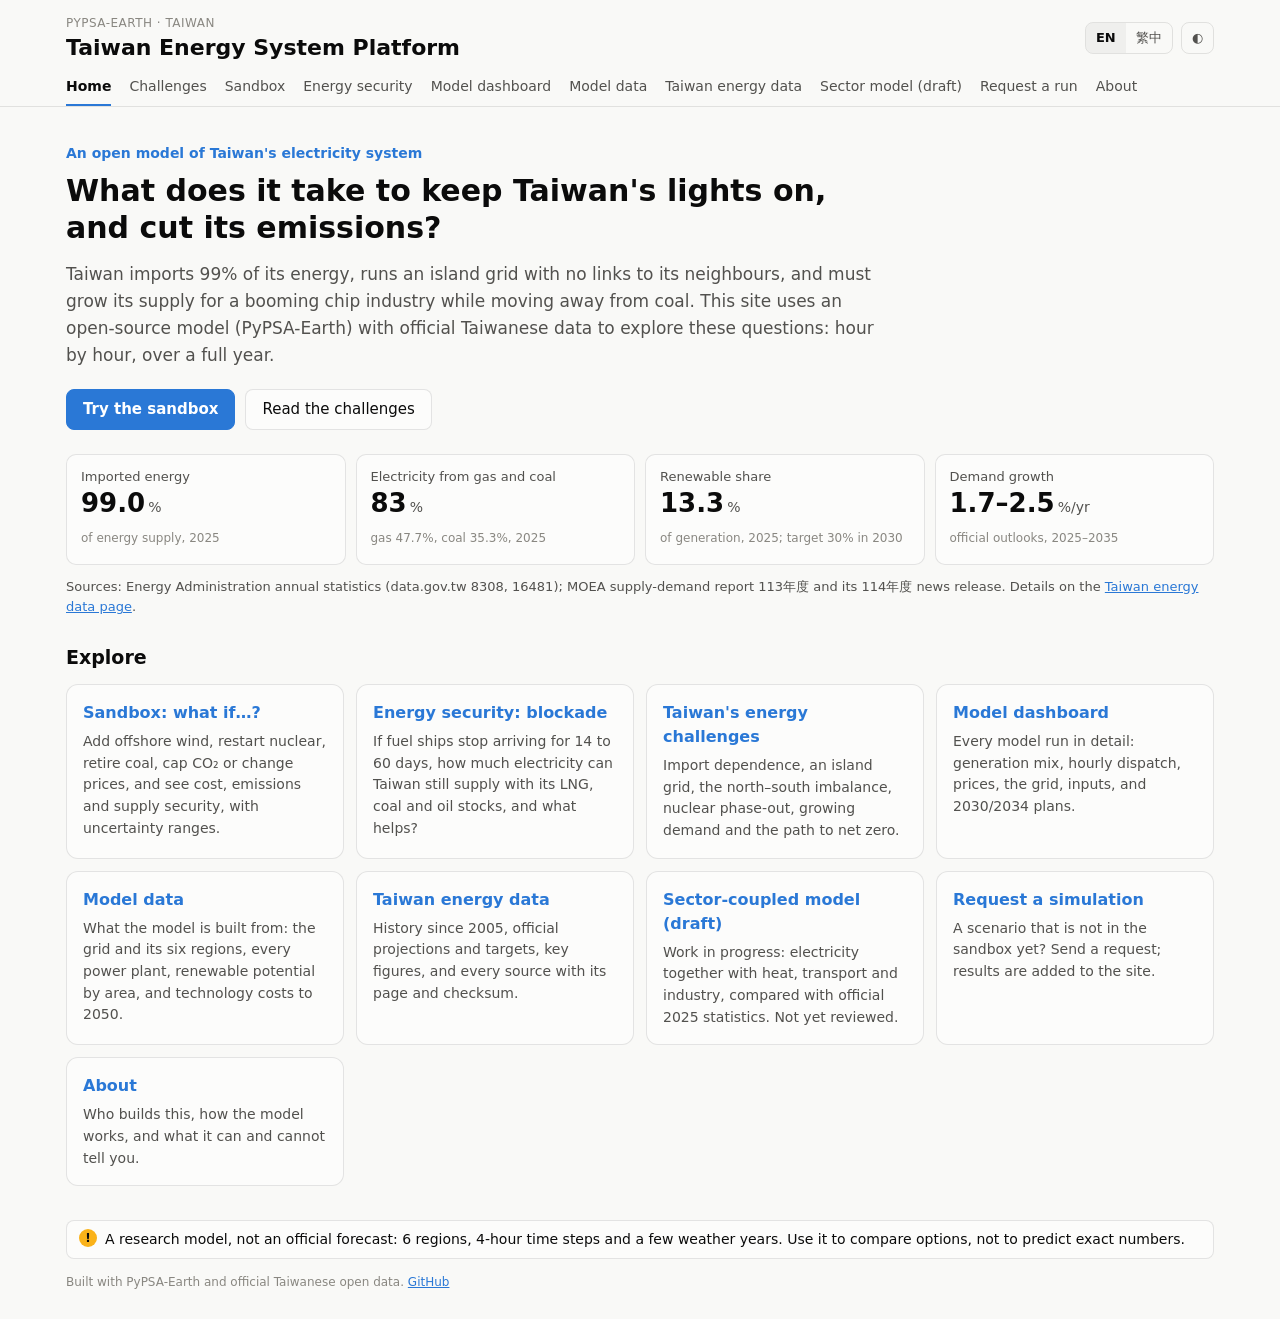
==== docs/index.html @ 63c89a8f "Rename the website to Taiwan Energy System Platform; add GoatCounter page views" ====
<!doctype html>
<html lang="en">
  <head>
    <meta charset="utf-8" />
    <meta name="viewport" content="width=device-width, initial-scale=1" />
    <title>Taiwan Energy System Platform</title>
    <meta name="title-en" content="Taiwan Energy System Platform" />
    <meta name="title-zh" content="台灣能源系統平台" />
    <meta name="description" content="An open model of Taiwan's electricity system: results, what-if scenarios and the data behind them." />
    <script>
      // Old dashboard links (index.html?case=...) now live at dashboard.html.
      if (new URLSearchParams(location.search).has("case")) location.replace("dashboard.html" + location.search + location.hash);
    </script>
    <link rel="stylesheet" href="assets/site.css?v=04eba4a3" />
    <script src="assets/pages.js?v=3dee9410" defer></script>
    <script data-goatcounter="https://taiwan-energy-system-platform.goatcounter.com/count" async src="https://gc.zgo.at/count.js"></script>
  </head>
  <body>
    <header class="topbar">
      <div class="shell topbar-inner">
        <div>
          <div class="eyebrow">PyPSA-Earth · Taiwan</div>
          <h1><span class="t-en">Taiwan Energy System Platform</span><span class="t-zh">台灣能源系統平台</span></h1>
        </div>
        <div class="toolbar">
          <div class="segmented" role="group" aria-label="Language">
            <button type="button" data-lang="en" aria-pressed="true">EN</button>
            <button type="button" data-lang="zh" aria-pressed="false">繁中</button>
          </div>
          <button type="button" id="theme-toggle" class="ghost" aria-label="Toggle dark mode">◐</button>
        </div>
      </div>
      <nav class="shell tabs" aria-label="Pages">
        <a href="index.html" aria-current="page"><span class="t-en">Home</span><span class="t-zh">首頁</span></a>
        <a href="challenges.html"><span class="t-en">Challenges</span><span class="t-zh">挑戰</span></a>
        <a href="sandbox.html"><span class="t-en">Sandbox</span><span class="t-zh">情境沙盒</span></a>
        <a href="energy-security.html"><span class="t-en">Energy security</span><span class="t-zh">能源安全</span></a>
        <a href="dashboard.html"><span class="t-en">Model dashboard</span><span class="t-zh">模型儀表板</span></a>
        <a href="model-data.html"><span class="t-en">Model data</span><span class="t-zh">模型資料</span></a>
        <a href="taiwan-data.html"><span class="t-en">Taiwan energy data</span><span class="t-zh">台灣能源資料</span></a>
        <a href="sector-draft.html"><span class="t-en">Sector model (draft)</span><span class="t-zh">部門耦合（草稿）</span></a>
        <a href="request.html"><span class="t-en">Request a run</span><span class="t-zh">申請模擬</span></a>
        <a href="about.html"><span class="t-en">About</span><span class="t-zh">關於</span></a>
      </nav>
    </header>

    <main class="shell">
      <section class="hero">
        <p class="hero-kicker"><span class="t-en">An open model of Taiwan's electricity system</span><span class="t-zh">台灣電力系統的開放模型</span></p>
        <h2 class="hero-title">
          <span class="t-en">What does it take to keep Taiwan's lights on, and cut its emissions?</span>
          <span class="t-zh">要讓台灣穩定供電、同時減少排放，需要什麼？</span>
        </h2>
        <p class="hero-lead">
          <span class="t-en">Taiwan imports 99% of its energy, runs an island grid with no links to its neighbours, and must grow its supply for a booming chip industry while moving away from coal. This site uses an open-source model (PyPSA-Earth) with official Taiwanese data to explore these questions: hour by hour, over a full year.</span>
          <span class="t-zh">台灣 99% 的能源仰賴進口，電網是無對外聯網的孤島，還要在減少燃煤的同時，為蓬勃發展的半導體產業增加供電。本網站以開源模型（PyPSA-Earth）與台灣官方資料，逐時模擬一整年，探討這些問題。</span>
        </p>
        <div class="hero-actions">
          <a class="button primary" href="sandbox.html"><span class="t-en">Try the sandbox</span><span class="t-zh">試用情境沙盒</span></a>
          <a class="button" href="challenges.html"><span class="t-en">Read the challenges</span><span class="t-zh">了解挑戰</span></a>
        </div>
      </section>

      <section class="tiles" aria-label="Key figures">
        <div class="tile"><div class="label"><span class="t-en">Imported energy</span><span class="t-zh">進口能源依存度</span></div>
          <div class="value">99.0<span class="unit">%</span></div><div class="note"><span class="t-en">of energy supply, 2025</span><span class="t-zh">能源供給，2025 年</span></div></div>
        <div class="tile"><div class="label"><span class="t-en">Electricity from gas and coal</span><span class="t-zh">燃氣與燃煤發電占比</span></div>
          <div class="value">83<span class="unit">%</span></div><div class="note"><span class="t-en">gas 47.7%, coal 35.3%, 2025</span><span class="t-zh">燃氣 47.7%、燃煤 35.3%，2025 年</span></div></div>
        <div class="tile"><div class="label"><span class="t-en">Renewable share</span><span class="t-zh">再生能源發電占比</span></div>
          <div class="value">13.3<span class="unit">%</span></div><div class="note"><span class="t-en">of generation, 2025; target 30% in 2030</span><span class="t-zh">2025 年；2030 年目標 30%</span></div></div>
        <div class="tile"><div class="label"><span class="t-en">Demand growth</span><span class="t-zh">用電成長</span></div>
          <div class="value">1.7–2.5<span class="unit">%/yr</span></div><div class="note"><span class="t-en">official outlooks, 2025–2035</span><span class="t-zh">官方展望，2025–2035 年</span></div></div>
      </section>
      <p class="note muted source-line"><span class="t-en">Sources: Energy Administration annual statistics (data.gov.tw 8308, 16481); MOEA supply-demand report 113年度 and its 114年度 news release. Details on the</span><span class="t-zh">資料來源：能源署年度統計（data.gov.tw 8308、16481）；經濟部 113 年度全國電力資源供需報告及 114 年度新聞稿。詳見</span> <a href="taiwan-data.html#refs"><span class="t-en">Taiwan energy data page</span><span class="t-zh">台灣能源資料頁</span></a>.</p>

      <section class="section">
        <h2><span class="t-en">Explore</span><span class="t-zh">開始探索</span></h2>
        <div class="cards">
          <a class="card" href="sandbox.html">
            <h3><span class="t-en">Sandbox: what if…?</span><span class="t-zh">情境沙盒：如果……？</span></h3>
            <p><span class="t-en">Add offshore wind, restart nuclear, retire coal, cap CO₂ or change prices, and see cost, emissions and supply security, with uncertainty ranges.</span><span class="t-zh">增加離岸風電、重啟核電、燃煤除役、設定 CO₂ 上限或改變價格，查看成本、排放與供電安全，並附不確定性範圍。</span></p>
          </a>
          <a class="card" href="energy-security.html">
            <h3><span class="t-en">Energy security: blockade</span><span class="t-zh">能源安全：封鎖情境</span></h3>
            <p><span class="t-en">If fuel ships stop arriving for 14 to 60 days, how much electricity can Taiwan still supply with its LNG, coal and oil stocks, and what helps?</span><span class="t-zh">若燃料船 14 至 60 天無法抵達，台灣靠液化天然氣、燃煤與燃油存量還能供應多少電力？哪些措施有幫助？</span></p>
          </a>
          <a class="card" href="challenges.html">
            <h3><span class="t-en">Taiwan's energy challenges</span><span class="t-zh">台灣的能源挑戰</span></h3>
            <p><span class="t-en">Import dependence, an island grid, the north–south imbalance, nuclear phase-out, growing demand and the path to net zero.</span><span class="t-zh">進口依賴、孤島電網、北電南送的不平衡、非核、用電成長，以及邁向淨零之路。</span></p>
          </a>
          <a class="card" href="dashboard.html">
            <h3><span class="t-en">Model dashboard</span><span class="t-zh">模型儀表板</span></h3>
            <p><span class="t-en">Every model run in detail: generation mix, hourly dispatch, prices, the grid, inputs, and 2030/2034 plans.</span><span class="t-zh">每次模擬的詳細結果：發電結構、逐時調度、電價、電網、輸入資料，以及 2030／2034 年規劃。</span></p>
          </a>
          <a class="card" href="model-data.html">
            <h3><span class="t-en">Model data</span><span class="t-zh">模型資料</span></h3>
            <p><span class="t-en">What the model is built from: the grid and its six regions, every power plant, renewable potential by area, and technology costs to 2050.</span><span class="t-zh">模型的組成：電網與六個區域、每座電廠、各地再生能源潛力，以及至 2050 年的技術成本。</span></p>
          </a>
          <a class="card" href="taiwan-data.html">
            <h3><span class="t-en">Taiwan energy data</span><span class="t-zh">台灣能源資料</span></h3>
            <p><span class="t-en">History since 2005, official projections and targets, key figures, and every source with its page and checksum.</span><span class="t-zh">2005 年以來的歷史、官方預測與目標、關鍵數據，以及每個來源的頁碼與檢查碼。</span></p>
          </a>
          <a class="card" href="sector-draft.html">
            <h3><span class="t-en">Sector-coupled model (draft)</span><span class="t-zh">部門耦合模型（草稿）</span></h3>
            <p><span class="t-en">Work in progress: electricity together with heat, transport and industry, compared with official 2025 statistics. Not yet reviewed.</span><span class="t-zh">進行中：電力結合熱能、運輸與工業，並與官方 2025 年統計比較。尚未審閱。</span></p>
          </a>
          <a class="card" href="request.html">
            <h3><span class="t-en">Request a simulation</span><span class="t-zh">申請新模擬</span></h3>
            <p><span class="t-en">A scenario that is not in the sandbox yet? Send a request; results are added to the site.</span><span class="t-zh">沙盒裡還沒有的情境？送出申請，結果會加到網站上。</span></p>
          </a>
          <a class="card" href="about.html">
            <h3><span class="t-en">About</span><span class="t-zh">關於</span></h3>
            <p><span class="t-en">Who builds this, how the model works, and what it can and cannot tell you.</span><span class="t-zh">誰在做這個、模型如何運作，以及它能與不能回答什麼。</span></p>
          </a>
        </div>
      </section>

      <section class="status-list" aria-label="Caveat">
        <div class="status warning"><span class="icon" aria-hidden="true">!</span>
          <span><span class="t-en">A research model, not an official forecast: 6 regions, 4-hour time steps and a few weather years. Use it to compare options, not to predict exact numbers.</span><span class="t-zh">這是研究模型，不是官方預測：6 個區域、每 4 小時一個時段、少數幾個氣象年。適合用來比較方案，而不是預測精確數字。</span></span></div>
      </section>
    </main>

    <footer class="shell footer">
      <span class="t-en">Built with PyPSA-Earth and official Taiwanese open data.</span><span class="t-zh">以 PyPSA-Earth 與台灣官方開放資料建置。</span>
      <a href="https://github.com/BartonChenTW/taiwan-energy-model">GitHub</a>
    </footer>
  </body>
</html>
---- docs/assets/site.css ----
/* Colour tokens follow the validated dataviz reference palette.
   Carrier colours are listed in stack order (bottom to top), which is the
   reference slot order reversed; adjacent pairs pass the CVD and
   normal-vision checks in both modes. */
:root {
  color-scheme: light;
  --page: #f9f9f7;
  --surface: #fcfcfb;
  --ink: #0b0b0b;
  --ink-2: #52514e;
  --muted: #898781;
  --grid: #e1e0d9;
  --axis: #c3c2b7;
  --border: rgba(11, 11, 11, 0.1);
  --wash: rgba(11, 11, 11, 0.04);
  --accent: #2a78d6;

  /* Technology colours. Checked on all pairs with the dataviz palette validator
     (2026-09-24): distinct hue families for coal (warm grey), gas (orange) and
     storage (magenta); the two winds are two shades of teal. */
  --c-coal: #5f564c;
  --c-nuclear: #4a3aa7;
  --c-onwind: #3fc49a;
  --c-storage: #d9489a;
  --c-solar: #eda100;
  --c-offwind: #00866f;
  --c-gas: #e0592a;
  --c-hydro: #2a78d6;
  --c-other_re: #6aa9f2;
  --c-other: #c9c7bf;
  /* Unserved demand: neutral ink, not a status colour, so it never reads as a series status. */
  --c-unserved: #2b2a28;

  /* Categorical palette for charts of sectors, fuels and branches (dataviz reference
     palette, 8 slots). Each chart's stacking order was checked with the palette
     validator in light and dark (2026-09-25): adjacent CVD dE >= 8, normal >= 15. */
  --k-1: #2a78d6; --k-2: #eb6834; --k-3: #1baf7a; --k-4: #eda100;
  --k-5: #e87ba4; --k-6: #008300; --k-7: #4a3aa7; --k-8: #e34948;

  --good: #0ca30c;
  --warning: #fab219;
  --serious: #ec835a;
  --critical: #d03b3b;

  --font: system-ui, -apple-system, "Segoe UI", "Noto Sans TC", "Microsoft JhengHei", sans-serif;
}

@media (prefers-color-scheme: dark) {
  :root:where(:not([data-theme="light"])) {
    color-scheme: dark;
    --page: #0d0d0d;
    --surface: #1a1a19;
    --ink: #ffffff;
    --ink-2: #c3c2b7;
    --muted: #898781;
    --grid: #2c2c2a;
    --axis: #383835;
    --border: rgba(255, 255, 255, 0.1);
    --wash: rgba(255, 255, 255, 0.05);
    --accent: #3987e5;
    --c-coal: #b9b0a4;
    --c-nuclear: #9686dd;
    --c-onwind: #37ac81;
    --c-storage: #c5439c;
    --c-solar: #c6a01f;
    --c-offwind: #176f66;
    --c-gas: #da5700;
    --c-hydro: #1161de;
    --c-other_re: #6db8f0;
    --c-other: #44423f;
    --c-unserved: #ecebe4;
    --k-1: #3987e5; --k-2: #d95926; --k-3: #199e70; --k-4: #c98500;
    --k-5: #d55181; --k-6: #008300; --k-7: #9085e9; --k-8: #e66767;
  }
}

:root[data-theme="dark"] {
  color-scheme: dark;
  --page: #0d0d0d;
  --surface: #1a1a19;
  --ink: #ffffff;
  --ink-2: #c3c2b7;
  --muted: #898781;
  --grid: #2c2c2a;
  --axis: #383835;
  --border: rgba(255, 255, 255, 0.1);
  --wash: rgba(255, 255, 255, 0.05);
  --accent: #3987e5;
  --c-coal: #b9b0a4;
  --c-nuclear: #9686dd;
  --c-onwind: #37ac81;
  --c-storage: #c5439c;
  --c-solar: #c6a01f;
  --c-offwind: #176f66;
  --c-gas: #da5700;
  --c-hydro: #1161de;
  --c-other_re: #6db8f0;
  --c-other: #44423f;
  --c-unserved: #ecebe4;
  --k-1: #3987e5; --k-2: #d95926; --k-3: #199e70; --k-4: #c98500;
  --k-5: #d55181; --k-6: #008300; --k-7: #9085e9; --k-8: #e66767;
}

* { box-sizing: border-box; }

html { scroll-behavior: smooth; scroll-padding-top: 120px; }

body {
  margin: 0;
  background: var(--page);
  color: var(--ink);
  font: 15px/1.5 var(--font);
}

a { color: var(--accent); }

.shell { width: 100%; max-width: 1180px; margin: 0 auto; padding: 0 16px; }

.topbar {
  position: sticky;
  top: 0;
  z-index: 10;
  background: var(--page);
  border-bottom: 1px solid var(--border);
}
.topbar-inner { display: flex; align-items: center; justify-content: space-between; gap: 12px; padding-top: 14px; }
.eyebrow { color: var(--muted); font-size: 12px; letter-spacing: 0.04em; text-transform: uppercase; }
h1 { margin: 2px 0 0; font-size: 22px; line-height: 1.25; }
h2 { margin: 0 0 12px; font-size: 19px; }
h3 { margin: 0; font-size: 15px; }

.toolbar { display: flex; align-items: center; gap: 8px; }
.segmented { display: inline-flex; border: 1px solid var(--border); border-radius: 8px; overflow: hidden; }
.segmented button, .ghost {
  font: inherit;
  font-size: 13px;
  color: var(--ink-2);
  background: transparent;
  border: 0;
  padding: 5px 10px;
  cursor: pointer;
}
.segmented button[aria-pressed="true"] { background: var(--wash); color: var(--ink); font-weight: 600; }
.ghost { border: 1px solid var(--border); border-radius: 8px; }
.ghost:hover, .segmented button:hover { background: var(--wash); }

.tabs { display: flex; gap: 18px; overflow-x: auto; padding-top: 10px; }
.tabs a { color: var(--ink-2); text-decoration: none; padding: 4px 0 9px; font-size: 14px; white-space: nowrap; }
.tabs a:hover { color: var(--ink); }

.case-bar { display: flex; flex-wrap: wrap; align-items: center; gap: 10px; margin: 20px 0 10px; }
.case-bar label { font-weight: 600; font-size: 14px; }
select {
  font: inherit;
  font-size: 14px;
  color: var(--ink);
  background: var(--surface);
  border: 1px solid var(--border);
  border-radius: 8px;
  padding: 6px 10px;
  max-width: 100%;
}
.muted { color: var(--muted); font-size: 13px; }
.sub { margin: 2px 0 10px; color: var(--ink-2); font-size: 13px; }
.note { margin: 10px 0 4px; color: var(--ink-2); font-size: 13px; line-height: 1.55; }

.status-list { display: flex; flex-direction: column; gap: 6px; margin-bottom: 14px; }
.status {
  display: flex;
  align-items: flex-start;
  gap: 8px;
  padding: 8px 12px;
  border-radius: 8px;
  background: var(--surface);
  border: 1px solid var(--border);
  font-size: 14px;
}
.status .icon {
  flex: none;
  display: inline-grid;
  place-items: center;
  width: 18px;
  height: 18px;
  border-radius: 50%;
  color: #fff;
  font-size: 12px;
  font-weight: 700;
  line-height: 1;
}
.status.good .icon { background: var(--good); }
.status.warning .icon { background: var(--warning); color: #0b0b0b; }
.status.critical .icon { background: var(--critical); }
.status b { font-weight: 600; }

.tiles { display: grid; grid-template-columns: repeat(auto-fit, minmax(170px, 1fr)); gap: 10px; margin-bottom: 26px; }
.tile { background: var(--surface); border: 1px solid var(--border); border-radius: 10px; padding: 12px 14px; }
.tile .label { color: var(--ink-2); font-size: 13px; }
.tile .value { font-size: 26px; font-weight: 600; line-height: 1.2; margin-top: 2px; }
.tile .unit { font-size: 14px; font-weight: 400; color: var(--ink-2); margin-left: 3px; }
.tile .note { color: var(--muted); font-size: 12px; }

.section { margin-bottom: 34px; }
.grid { display: grid; gap: 14px; margin-bottom: 14px; }
.grid.two { grid-template-columns: repeat(2, minmax(0, 1fr)); }
.panel { background: var(--surface); border: 1px solid var(--border); border-radius: 12px; padding: 16px; min-width: 0; }
.section > .panel { margin-bottom: 14px; }
.chart { width: 100%; height: 320px; }
.chart.tall { height: 420px; }

details { margin-top: 8px; font-size: 13px; }
summary { cursor: pointer; color: var(--ink-2); }

.table-wrap { overflow-x: auto; }
table { width: 100%; border-collapse: collapse; font-size: 13px; margin-top: 8px; }
th, td { text-align: left; padding: 6px 8px; border-bottom: 1px solid var(--grid); vertical-align: top; }
th { color: var(--ink-2); font-weight: 600; white-space: nowrap; }
td.num, th.num { text-align: right; font-variant-numeric: tabular-nums; white-space: nowrap; }
td:first-child { white-space: nowrap; }
#table-potential th, #table-cmp-params th { white-space: normal; }
#table-cmp-params td:last-child { color: var(--ink-2); min-width: 180px; }
tr.clickable { cursor: pointer; }
tr.clickable:hover { background: var(--wash); }
tr.current { background: var(--wash); box-shadow: inset 3px 0 0 var(--accent); }
tr.selected { background: var(--wash); }
.swatch { display: inline-block; width: 10px; height: 10px; border-radius: 3px; margin-right: 6px; vertical-align: -1px; }
.badge { display: inline-flex; align-items: center; gap: 5px; white-space: nowrap; }
.badge .dot { width: 8px; height: 8px; border-radius: 50%; }

.findings { margin: 0; padding-left: 18px; }
.findings li { margin-bottom: 8px; }

.footer { color: var(--muted); font-size: 12px; padding-bottom: 28px; }

@media (max-width: 760px) {
  .grid.two { grid-template-columns: 1fr; }
  h1 { font-size: 19px; }
  .chart { height: 280px; }
  .chart.tall { height: 340px; }
}

/* (i) icon with a tooltip: opens on hover, keyboard focus, or tap (focus). */
.info {
  position: relative;
  display: inline-grid;
  place-items: center;
  width: 17px;
  height: 17px;
  margin-left: 4px;
  border: 1px solid var(--axis);
  border-radius: 50%;
  color: var(--ink-2);
  font: italic 600 11px/1 Georgia, "Times New Roman", serif;
  vertical-align: 1px;
  cursor: help;
}
.info:hover, .info:focus-visible { border-color: var(--accent); color: var(--accent); outline: none; }
.info-tip {
  visibility: hidden;
  opacity: 0;
  position: absolute;
  z-index: 20;
  top: calc(100% + 8px);
  left: -12px;
  width: max-content;
  max-width: min(360px, 80vw);
  padding: 10px 12px;
  border: 1px solid var(--border);
  border-radius: 8px;
  background: var(--surface);
  box-shadow: 0 6px 20px rgba(0, 0, 0, 0.12);
  color: var(--ink);
  font: 400 13px/1.55 var(--font);
  text-align: left;
  white-space: normal;
  transition: opacity 0.12s ease;
}
.info-tip > span { display: block; }
.info-tip .tip-muted { margin-top: 8px; color: var(--ink-2); font-size: 12px; }
.info:hover .info-tip, .info:focus .info-tip, .info:focus-within .info-tip { visibility: visible; opacity: 1; }

/* Taiwan energy data page */
.intro { max-width: 860px; margin-top: 18px; font-size: 14px; }
.filters { display: flex; flex-wrap: wrap; gap: 10px 16px; align-items: end; margin-bottom: 8px; }
.filters label { display: flex; flex-direction: column; gap: 3px; font-size: 12px; color: var(--ink-2); }
.filters .grow { flex: 1 1 220px; }
input[type="search"] {
  font: inherit; font-size: 14px; color: var(--ink); background: var(--surface);
  border: 1px solid var(--border); border-radius: 8px; padding: 6px 10px; width: 100%;
}
.chip {
  display: inline-flex; align-items: center; gap: 4px; white-space: nowrap;
  padding: 1px 8px; border-radius: 999px; border: 1px solid var(--border); font-size: 12px; color: var(--ink);
}
.chip-icon { font-weight: 700; font-size: 11px; }
.chip.good .chip-icon { color: var(--good); }
.chip.warning { border-color: var(--warning); }
.chip.warning .chip-icon { color: var(--ink); background: var(--warning); border-radius: 50%; width: 14px; height: 14px; display: inline-grid; place-items: center; font-size: 10px; }
.chip.neutral .chip-icon { color: var(--muted); }
.chip.use-used { border-color: var(--accent); }
.link-mark { margin-left: 4px; font-size: 11px; font-weight: 700; cursor: help; }
.link-mark.ok { color: var(--good); }
.link-mark.bad { color: var(--muted); }
td.note-cell { min-width: 220px; max-width: 420px; color: var(--ink-2); }

.download { align-self: end; padding: 6px 10px; border: 1px solid var(--border); border-radius: 8px; font-size: 13px; text-decoration: none; }
.download:hover { background: var(--wash); }

.setup { margin-bottom: 22px; }
.setup summary { font-size: 14px; }
.setup .note { margin-top: 10px; }

/* Source line under a chart */
.sources { margin-top: 8px; font-size: 12px; color: var(--ink-2); }
.sources-label { font-weight: 600; margin-right: 4px; }
.sources ul { list-style: none; margin: 2px 0 0; padding: 0; }
.sources li { margin: 3px 0; line-height: 1.5; }
.sources .chip { font-size: 11px; padding: 0 6px; }

/* Sandbox */
.sandbox { display: grid; grid-template-columns: 320px minmax(0, 1fr); gap: 16px; align-items: start; margin-bottom: 26px; }
.levers { position: sticky; top: 112px; max-height: calc(100vh - 130px); overflow-y: auto; }
.levers h2 { margin: 0 0 4px; font-size: 18px; }
.lever-group { border: 0; border-top: 1px solid var(--border); margin: 10px 0 0; padding: 10px 0 0; }
.lever-group legend { font-weight: 600; font-size: 13px; padding: 0 6px 0 0; }
.lever { margin: 8px 0 12px; }
.lever-label { display: flex; justify-content: space-between; gap: 8px; font-size: 13px; color: var(--ink-2); }
.lever-label output { color: var(--ink); font-weight: 600; font-variant-numeric: tabular-nums; white-space: nowrap; }
.lever input[type=range] { width: 100%; accent-color: var(--accent); min-height: 24px; }
.lever .check { display: flex; align-items: center; gap: 6px; font-size: 13px; margin: 4px 0; min-height: 24px; }
.lever-actions { display: flex; gap: 8px; margin-top: 12px; flex-wrap: wrap; }
.sb-main { min-width: 0; }
.match { margin-bottom: 12px; font-size: 14px; }
.match .note { margin: 6px 0 0; color: var(--ink-2); font-size: 13px; }
@media (max-width: 900px) {
  .sandbox { grid-template-columns: 1fr; }
  .levers { position: static; max-height: none; }
}

/* Uncertainty range under a sandbox number: the band spans the range, the dot is the central case. */
.range-bar { position: relative; height: 8px; margin: 6px 2px 2px; }
.range-fill { position: absolute; inset: 2px 0; border-radius: 4px; background: var(--grid); }
.range-dot { position: absolute; top: 0; width: 8px; height: 8px; margin-left: -4px; border-radius: 50%;
             background: var(--accent); box-shadow: 0 0 0 2px var(--surface); }
.unc-note { grid-column: 1 / -1; margin: 0; }

/* ---------- Text pages: home, challenges, about, request ---------- */
/* Bilingual text: both languages are in the HTML, the page language picks one. */
html:not([lang="zh-Hant"]) .t-zh { display: none; }
html[lang="zh-Hant"] .t-en { display: none; }
.tabs a[aria-current="page"] { color: var(--ink); font-weight: 600; box-shadow: inset 0 -2px 0 var(--accent); }

.hero { padding: 36px 0 24px; max-width: 820px; }
.hero-kicker { color: var(--accent); font-weight: 600; font-size: 14px; margin: 0 0 8px; }
.hero-title { font-size: 30px; line-height: 1.25; margin: 0 0 14px; }
.hero-lead { font-size: 17px; line-height: 1.6; color: var(--ink-2); margin: 0 0 20px; }
.hero-actions { display: flex; flex-wrap: wrap; gap: 10px; }
.button { display: inline-flex; align-items: center; min-height: 40px; padding: 8px 16px; border-radius: 8px;
          border: 1px solid var(--border); background: var(--surface); color: var(--ink); font: inherit;
          font-size: 15px; text-decoration: none; cursor: pointer; }
.button:hover { background: var(--wash); }
.button.primary { background: var(--accent); border-color: var(--accent); color: #fff; font-weight: 600; }
.button.primary:hover { filter: brightness(1.08); }
.button:disabled { opacity: 0.6; cursor: default; }
.source-line { margin: -14px 0 26px; }

.cards { display: grid; grid-template-columns: repeat(auto-fit, minmax(260px, 1fr)); gap: 12px; }
.card { display: block; background: var(--surface); border: 1px solid var(--border); border-radius: 12px; padding: 16px;
        color: var(--ink); text-decoration: none; }
.card:hover, .card:focus-visible { border-color: var(--accent); }
.card h3 { margin: 0 0 6px; font-size: 16px; color: var(--accent); }
.card p { margin: 0; color: var(--ink-2); font-size: 14px; line-height: 1.55; }

.prose { max-width: 860px; padding-top: 24px; padding-bottom: 12px; }
.prose p, .prose li { line-height: 1.65; font-size: 15px; }
.prose h2 { margin-top: 28px; }
.lead { font-size: 17px; color: var(--ink-2); }
.challenge { border-top: 1px solid var(--border); padding: 18px 0 6px; }
.challenge h2 { display: flex; align-items: baseline; gap: 10px; margin: 0 0 8px; }
.challenge .num { display: inline-grid; place-items: center; min-width: 28px; height: 28px; border-radius: 50%;
                  background: var(--wash); color: var(--ink-2); font-size: 14px; }
.finding { background: var(--wash); border-left: 3px solid var(--accent); border-radius: 0 8px 8px 0; padding: 10px 12px; }
.src { color: var(--muted); font-size: 13px; }

.author { display: flex; gap: 18px; align-items: flex-start; margin-bottom: 8px; }
.author h2 { margin: 0 0 4px; }
.author .role { margin: 0; font-weight: 600; }
.author .avatar { border-radius: 50%; flex: none; }
@media (max-width: 560px) { .author { flex-direction: column; } .hero-title { font-size: 24px; } }

.request-form { display: flex; flex-direction: column; gap: 14px; }
.field { display: flex; flex-direction: column; gap: 5px; font-size: 14px; font-weight: 600; }
.field-row .field { flex: 1 1 220px; }
.field input, .field textarea { font: inherit; font-weight: 400; color: var(--ink); background: var(--page);
                                border: 1px solid var(--border); border-radius: 8px; padding: 9px 10px; min-height: 40px; }
.field textarea { resize: vertical; }
.field input:focus, .field textarea:focus { outline: 2px solid var(--accent); outline-offset: 1px; }
.field .hint { font-weight: 400; color: var(--muted); font-size: 12px; }
.field-row { display: flex; flex-wrap: wrap; gap: 14px; }
.request-form .check { display: flex; gap: 8px; align-items: flex-start; font-size: 14px; }
.request-form .check input { margin-top: 4px; }
.scenario-box { background: var(--wash); border-radius: 8px; padding: 10px 14px; }
.scenario-box .label { margin: 0; font-weight: 600; font-size: 14px; }
.scenario-box ul { margin: 6px 0; padding-left: 18px; font-size: 14px; }
.hp { position: absolute; left: -10000px; width: 1px; height: 1px; overflow: hidden; }
.lever-today { display: block; color: var(--muted); font-size: 12px; font-weight: 400; }

/* Sandbox: the settings are not a computed scenario */
.match.inexact { border: 2px solid var(--critical); background: color-mix(in srgb, var(--critical) 8%, var(--surface)); }
.match-head { display: flex; align-items: center; gap: 8px; color: var(--ink); font-size: 15px; }
.match-head .icon { display: inline-grid; place-items: center; width: 22px; height: 22px; border-radius: 50%;
                    background: var(--critical); color: #fff; font-weight: 700; flex: none; }

/* Energy security: one radio option per line. */
#sec-controls .check { display: flex; gap: 8px; align-items: flex-start; margin: 6px 0; line-height: 1.35; }
#sec-controls .check input { margin-top: 2px; flex: none; }
#sec-table td:first-child { white-space: normal; min-width: 180px; }

/* Numbered source list (sector page) */
ol.refs { padding-left: 1.4em; }
ol.refs li { margin: 0 0 10px; overflow-wrap: anywhere; }
ol.refs .chip { margin-left: 4px; }

/* Model data page */
.tabs.inline { padding-top: 4px; border-bottom: 1px solid var(--border); margin-bottom: 4px; }
.filters input[type=range] { width: 220px; accent-color: var(--accent); min-height: 24px; }
.filters input[type=search] { font: inherit; color: var(--ink); background: var(--page); border: 1px solid var(--border);
  border-radius: 8px; padding: 6px 10px; min-height: 34px; }
dl.kv { display: grid; grid-template-columns: max-content 1fr; gap: 6px 16px; margin: 0; font-size: 14px; }
dl.kv dt { color: var(--ink-2); }
dl.kv dd { margin: 0; overflow-wrap: anywhere; }
th[data-sort] { cursor: pointer; user-select: none; }
th[data-sort]:focus-visible { outline: 2px solid var(--accent); outline-offset: -2px; }
@media (max-width: 640px) { dl.kv { grid-template-columns: 1fr; } .filters input[type=range] { width: 100%; } }
#md-plant-table { max-height: 560px; overflow: auto; }
#md-plant-table thead th { position: sticky; top: 0; background: var(--surface); z-index: 1; }
#md-cmp-table table + table { margin-top: 18px; }
#md-cmp-table td:first-child, #md-cost-table td:first-child { white-space: normal; min-width: 240px; max-width: 340px; }
#md-cmp-table td:last-child { min-width: 200px; }
#md-cmp-table th { white-space: normal; min-width: 70px; }
#md-plant-table td:last-child { min-width: 240px; }

/* Data origin tags: PyPSA-Earth default / Taiwan data / added in this fork (text always shown) */
.origin { display: inline-flex; align-items: center; gap: 5px; white-space: nowrap; font-size: 12px; line-height: 1.4;
  color: var(--ink-2); border: 1px solid var(--border); border-radius: 999px; padding: 1px 8px; margin: 1px 2px 1px 0; }
.origin::before { content: ""; width: 8px; height: 8px; border-radius: 50%; background: var(--muted); }
.origin.o-pypsa-earth::before { background: var(--k-1); }
.origin.o-taiwan::before { background: var(--k-3); }
.origin.o-fork::before { background: var(--k-4); }
.origin-legend { display: flex; flex-wrap: wrap; gap: 6px 14px; align-items: center; margin: 6px 0 10px; font-size: 13px; color: var(--ink-2); }
.origin-head { font-size: 0; vertical-align: middle; margin-left: 6px; }
.origin-head .origin { font-weight: 400; }
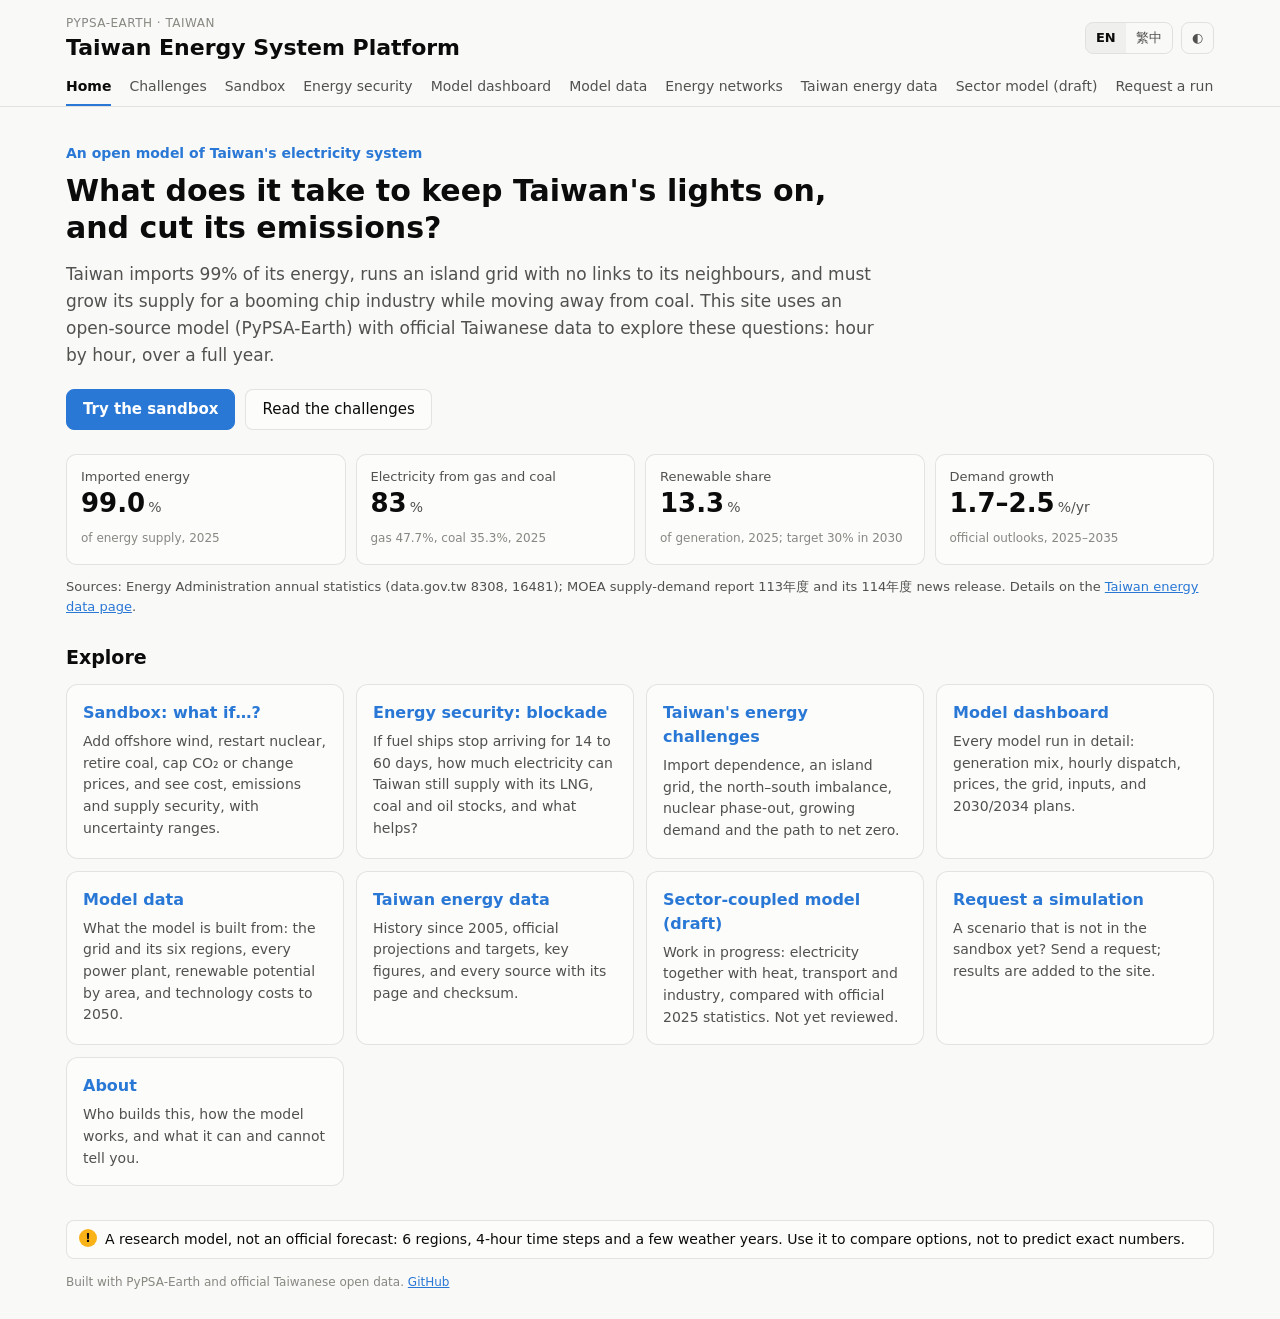
==== commit a7c39f99: "Add Taiwan grid and energy networks data, exporter, website tab, and update log/todo" ====
--- a/docs/index.html
+++ b/docs/index.html
@@ -11,7 +11,7 @@
       // Old dashboard links (index.html?case=...) now live at dashboard.html.
       if (new URLSearchParams(location.search).has("case")) location.replace("dashboard.html" + location.search + location.hash);
     </script>
-    <link rel="stylesheet" href="assets/site.css?v=04eba4a3" />
+    <link rel="stylesheet" href="assets/site.css?v=0d62d88e" />
     <script src="assets/pages.js?v=3dee9410" defer></script>
     <script data-goatcounter="https://taiwan-energy-system-platform.goatcounter.com/count" async src="https://gc.zgo.at/count.js"></script>
   </head>
@@ -37,6 +37,7 @@
         <a href="energy-security.html"><span class="t-en">Energy security</span><span class="t-zh">能源安全</span></a>
         <a href="dashboard.html"><span class="t-en">Model dashboard</span><span class="t-zh">模型儀表板</span></a>
         <a href="model-data.html"><span class="t-en">Model data</span><span class="t-zh">模型資料</span></a>
+        <a href="grid.html"><span class="t-en">Energy networks</span><span class="t-zh">能源網路</span></a>
         <a href="taiwan-data.html"><span class="t-en">Taiwan energy data</span><span class="t-zh">台灣能源資料</span></a>
         <a href="sector-draft.html"><span class="t-en">Sector model (draft)</span><span class="t-zh">部門耦合（草稿）</span></a>
         <a href="request.html"><span class="t-en">Request a run</span><span class="t-zh">申請模擬</span></a>
--- a/docs/assets/site.css
+++ b/docs/assets/site.css
@@ -432,7 +432,8 @@
 th[data-sort]:focus-visible { outline: 2px solid var(--accent); outline-offset: -2px; }
 @media (max-width: 640px) { dl.kv { grid-template-columns: 1fr; } .filters input[type=range] { width: 100%; } }
 #md-plant-table { max-height: 560px; overflow: auto; }
-#md-plant-table thead th { position: sticky; top: 0; background: var(--surface); z-index: 1; }
+#md-plant-table thead th, #table-substations thead th, #table-lines thead th { position: sticky; top: 0; background: var(--surface); z-index: 1; }
+#table-corridors td:first-child, #table-trunk-upgrades td:first-child, #table-storage-kpis td:first-child, #table-lng-terminals td:first-child, #table-gas-pipelines td:first-child, #table-fuel-stocks td:first-child { white-space: normal; min-width: 170px; }
 #md-cmp-table table + table { margin-top: 18px; }
 #md-cmp-table td:first-child, #md-cost-table td:first-child { white-space: normal; min-width: 240px; max-width: 340px; }
 #md-cmp-table td:last-child { min-width: 200px; }
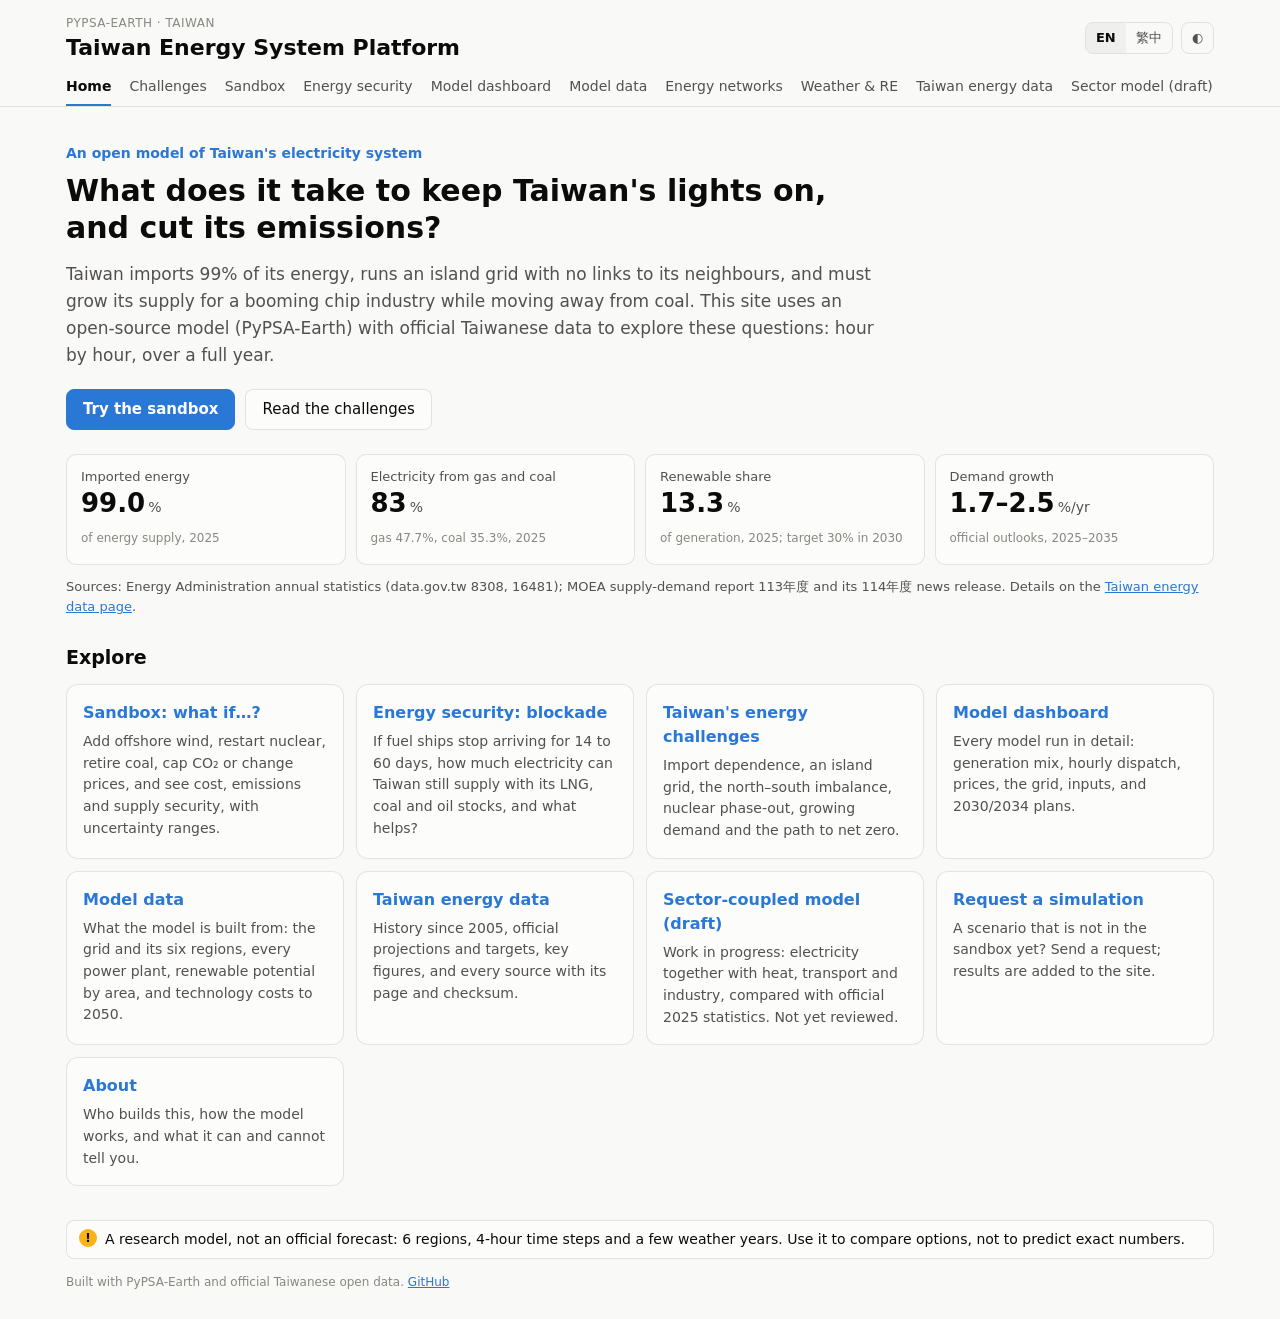
==== commit 0ddcbe45: "Add CHANGELOG/release tags and detailed Taiwan weather & RE potential data, exporter, and tab" ====
--- a/docs/index.html
+++ b/docs/index.html
@@ -11,7 +11,7 @@
       // Old dashboard links (index.html?case=...) now live at dashboard.html.
       if (new URLSearchParams(location.search).has("case")) location.replace("dashboard.html" + location.search + location.hash);
     </script>
-    <link rel="stylesheet" href="assets/site.css?v=0d62d88e" />
+    <link rel="stylesheet" href="assets/site.css?v=88484efc" />
     <script src="assets/pages.js?v=3dee9410" defer></script>
     <script data-goatcounter="https://taiwan-energy-system-platform.goatcounter.com/count" async src="https://gc.zgo.at/count.js"></script>
   </head>
@@ -38,6 +38,7 @@
         <a href="dashboard.html"><span class="t-en">Model dashboard</span><span class="t-zh">模型儀表板</span></a>
         <a href="model-data.html"><span class="t-en">Model data</span><span class="t-zh">模型資料</span></a>
         <a href="grid.html"><span class="t-en">Energy networks</span><span class="t-zh">能源網路</span></a>
+        <a href="weather-re.html"><span class="t-en">Weather &amp; RE</span><span class="t-zh">氣象與再生能源</span></a>
         <a href="taiwan-data.html"><span class="t-en">Taiwan energy data</span><span class="t-zh">台灣能源資料</span></a>
         <a href="sector-draft.html"><span class="t-en">Sector model (draft)</span><span class="t-zh">部門耦合（草稿）</span></a>
         <a href="request.html"><span class="t-en">Request a run</span><span class="t-zh">申請模擬</span></a>
--- a/docs/assets/site.css
+++ b/docs/assets/site.css
@@ -190,6 +190,8 @@
 .status.good .icon { background: var(--good); }
 .status.warning .icon { background: var(--warning); color: #0b0b0b; }
 .status.critical .icon { background: var(--critical); }
+.status.note { margin: 0; color: var(--ink); font-size: 14px; line-height: 1.5; }
+.status.note .icon { background: var(--accent); }
 .status b { font-weight: 600; }
 
 .tiles { display: grid; grid-template-columns: repeat(auto-fit, minmax(170px, 1fr)); gap: 10px; margin-bottom: 26px; }
@@ -422,6 +424,8 @@
 
 /* Model data page */
 .tabs.inline { padding-top: 4px; border-bottom: 1px solid var(--border); margin-bottom: 4px; }
+.topbar .tabs.inline { border-top: 1px solid var(--grid); border-bottom: 0; margin-bottom: 0; padding-top: 6px; }
+.topbar .tabs.inline a { font-size: 13px; padding: 2px 0 7px; }
 .filters input[type=range] { width: 220px; accent-color: var(--accent); min-height: 24px; }
 .filters input[type=search] { font: inherit; color: var(--ink); background: var(--page); border: 1px solid var(--border);
   border-radius: 8px; padding: 6px 10px; min-height: 34px; }
@@ -433,7 +437,7 @@
 @media (max-width: 640px) { dl.kv { grid-template-columns: 1fr; } .filters input[type=range] { width: 100%; } }
 #md-plant-table { max-height: 560px; overflow: auto; }
 #md-plant-table thead th, #table-substations thead th, #table-lines thead th { position: sticky; top: 0; background: var(--surface); z-index: 1; }
-#table-corridors td:first-child, #table-trunk-upgrades td:first-child, #table-storage-kpis td:first-child, #table-lng-terminals td:first-child, #table-gas-pipelines td:first-child, #table-fuel-stocks td:first-child { white-space: normal; min-width: 170px; }
+#table-corridors td:first-child, #table-trunk-upgrades td:first-child, #table-storage-kpis td:first-child, #table-lng-terminals td:first-child, #table-gas-pipelines td:first-child, #table-fuel-stocks td:first-child, #table-exclusions td:first-child, #table-policy-potential td:first-child { white-space: normal; min-width: 170px; }
 #md-cmp-table table + table { margin-top: 18px; }
 #md-cmp-table td:first-child, #md-cost-table td:first-child { white-space: normal; min-width: 240px; max-width: 340px; }
 #md-cmp-table td:last-child { min-width: 200px; }
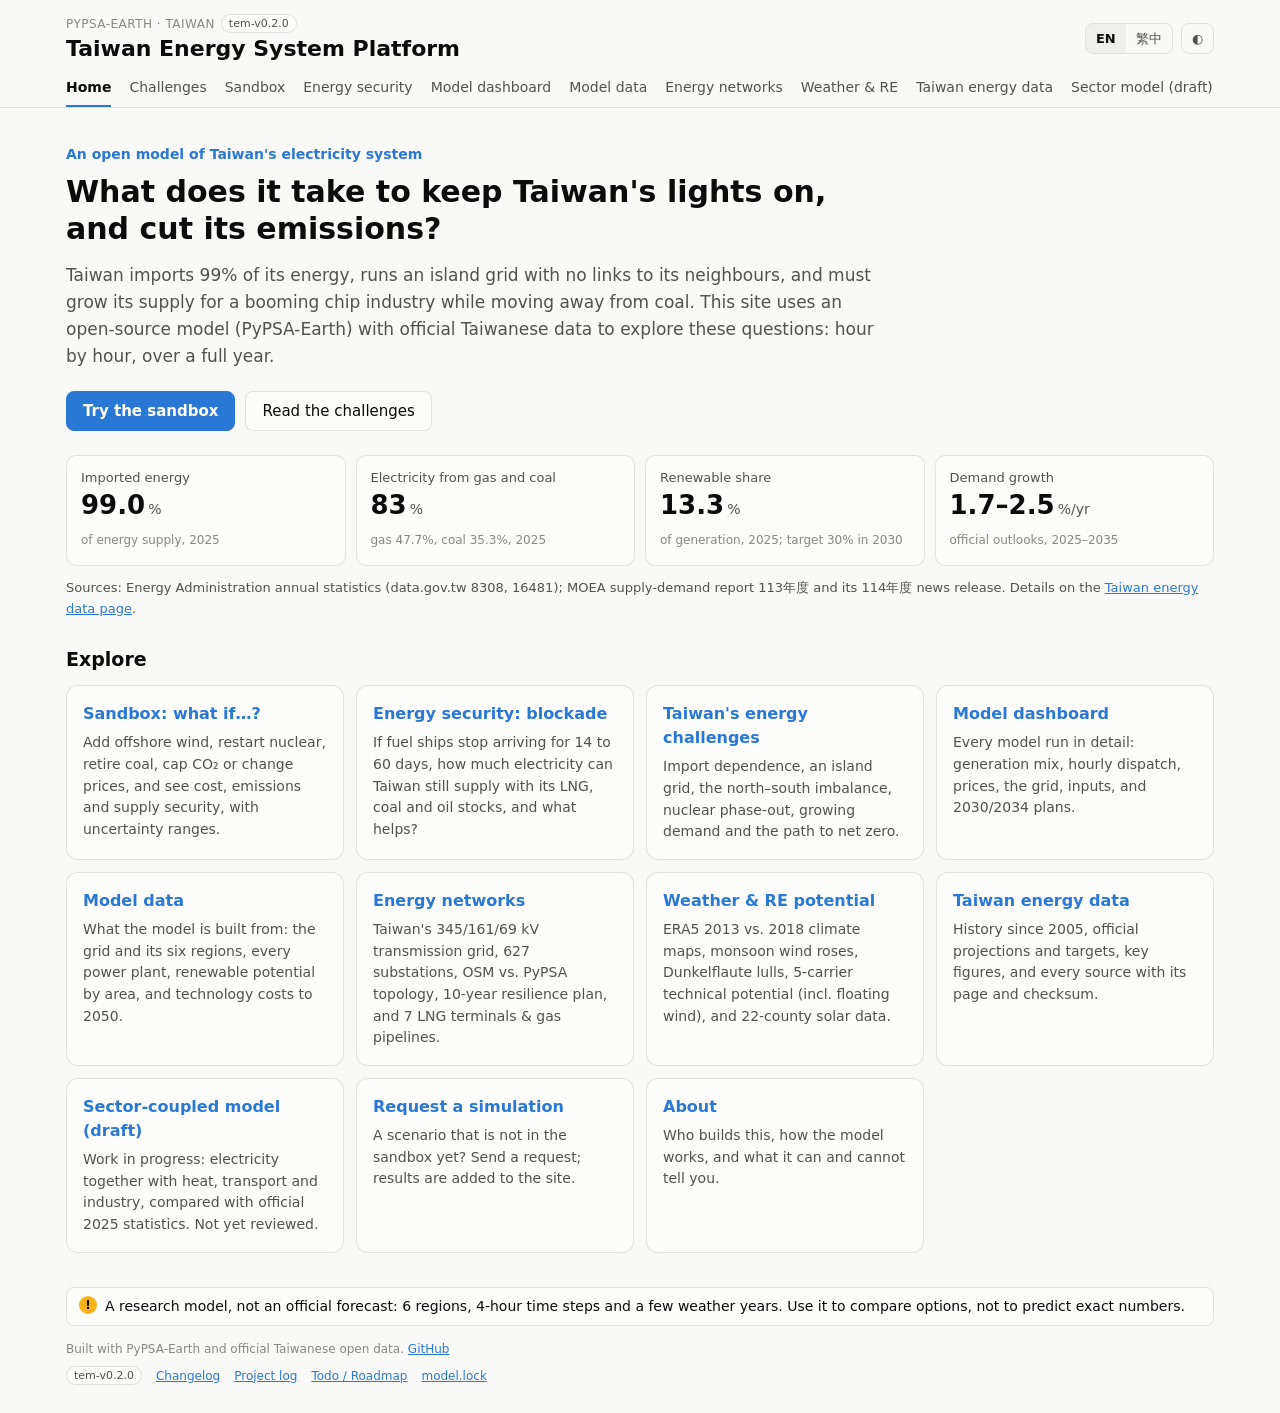
==== commit e6137a54: "Show repository release tag (tem-v0.2.0) and project log/todo/changelog links across all pages" ====
--- a/docs/index.html
+++ b/docs/index.html
@@ -11,7 +11,7 @@
       // Old dashboard links (index.html?case=...) now live at dashboard.html.
       if (new URLSearchParams(location.search).has("case")) location.replace("dashboard.html" + location.search + location.hash);
     </script>
-    <link rel="stylesheet" href="assets/site.css?v=88484efc" />
+    <link rel="stylesheet" href="assets/site.css?v=ed30ade6" />
     <script src="assets/pages.js?v=3dee9410" defer></script>
     <script data-goatcounter="https://taiwan-energy-system-platform.goatcounter.com/count" async src="https://gc.zgo.at/count.js"></script>
   </head>
@@ -19,7 +19,7 @@
     <header class="topbar">
       <div class="shell topbar-inner">
         <div>
-          <div class="eyebrow">PyPSA-Earth · Taiwan</div>
+          <div class="eyebrow">PyPSA-Earth · Taiwan <a class="ver-badge" href="https://github.com/BartonChenTW/taiwan-energy-model/releases/tag/tem-v0.2.0" rel="noopener" title="Repository release tag">tem-v0.2.0</a></div>
           <h1><span class="t-en">Taiwan Energy System Platform</span><span class="t-zh">台灣能源系統平台</span></h1>
         </div>
         <div class="toolbar">
@@ -98,6 +98,14 @@
             <h3><span class="t-en">Model data</span><span class="t-zh">模型資料</span></h3>
             <p><span class="t-en">What the model is built from: the grid and its six regions, every power plant, renewable potential by area, and technology costs to 2050.</span><span class="t-zh">模型的組成：電網與六個區域、每座電廠、各地再生能源潛力，以及至 2050 年的技術成本。</span></p>
           </a>
+          <a class="card" href="grid.html">
+            <h3><span class="t-en">Energy networks</span><span class="t-zh">能源網路</span></h3>
+            <p><span class="t-en">Taiwan's 345/161/69 kV transmission grid, 627 substations, OSM vs. PyPSA topology, 10-year resilience plan, and 7 LNG terminals &amp; gas pipelines.</span><span class="t-zh">台灣 345/161/69 kV 輸電網、627 座變電所、OSM 與模型拓樸、十年電網韌性計畫與 7 座 LNG 接收站及海陸輸氣管網。</span></p>
+          </a>
+          <a class="card" href="weather-re.html">
+            <h3><span class="t-en">Weather &amp; RE potential</span><span class="t-zh">氣象與再生能源潛力</span></h3>
+            <p><span class="t-en">ERA5 2013 vs. 2018 climate maps, monsoon wind roses, Dunkelflaute lulls, 5-carrier technical potential (incl. floating wind), and 22-county solar data.</span><span class="t-zh">ERA5 2013 與 2018 氣象分布、季風風花圖、低風光期分析、五類再生能源技術潛力（含浮動離岸風電）與各縣市光電實績。</span></p>
+          </a>
           <a class="card" href="taiwan-data.html">
             <h3><span class="t-en">Taiwan energy data</span><span class="t-zh">台灣能源資料</span></h3>
             <p><span class="t-en">History since 2005, official projections and targets, key figures, and every source with its page and checksum.</span><span class="t-zh">2005 年以來的歷史、官方預測與目標、關鍵數據，以及每個來源的頁碼與檢查碼。</span></p>
@@ -126,6 +134,8 @@
     <footer class="shell footer">
       <span class="t-en">Built with PyPSA-Earth and official Taiwanese open data.</span><span class="t-zh">以 PyPSA-Earth 與台灣官方開放資料建置。</span>
       <a href="https://github.com/BartonChenTW/taiwan-energy-model">GitHub</a>
+    
+      <div class="footer-meta"><a class="ver-badge" href="https://github.com/BartonChenTW/taiwan-energy-model/releases/tag/tem-v0.2.0" rel="noopener">tem-v0.2.0</a><a href="https://github.com/BartonChenTW/taiwan-energy-model/blob/main/CHANGELOG.md" rel="noopener"><span class="t-en">Changelog</span><span class="t-zh">更新紀錄</span></a><a href="https://github.com/BartonChenTW/taiwan-energy-model/blob/main/notes/log.md" rel="noopener"><span class="t-en">Project log</span><span class="t-zh">專案日誌</span></a><a href="https://github.com/BartonChenTW/taiwan-energy-model/blob/main/notes/todo.md" rel="noopener"><span class="t-en">Todo / Roadmap</span><span class="t-zh">待辦與規劃</span></a><a href="https://github.com/BartonChenTW/taiwan-energy-model/blob/main/model.lock" rel="noopener">model.lock</a></div>
     </footer>
   </body>
 </html>
--- a/docs/assets/site.css
+++ b/docs/assets/site.css
@@ -124,7 +124,10 @@
   border-bottom: 1px solid var(--border);
 }
 .topbar-inner { display: flex; align-items: center; justify-content: space-between; gap: 12px; padding-top: 14px; }
-.eyebrow { color: var(--muted); font-size: 12px; letter-spacing: 0.04em; text-transform: uppercase; }
+.eyebrow { color: var(--muted); font-size: 12px; letter-spacing: 0.04em; text-transform: uppercase; display: flex; flex-wrap: wrap; align-items: center; gap: 6px; }
+.ver-badge { display: inline-block; text-transform: none; letter-spacing: 0; font-size: 11px; line-height: 1.4; padding: 1px 7px; border: 1px solid var(--border); border-radius: 999px; color: var(--ink-2); text-decoration: none; background: var(--surface); }
+.ver-badge:hover { border-color: var(--accent); color: var(--accent); }
+.footer-meta { margin-top: 8px; display: flex; flex-wrap: wrap; gap: 6px 14px; align-items: center; }
 h1 { margin: 2px 0 0; font-size: 22px; line-height: 1.25; }
 h2 { margin: 0 0 12px; font-size: 19px; }
 h3 { margin: 0; font-size: 15px; }
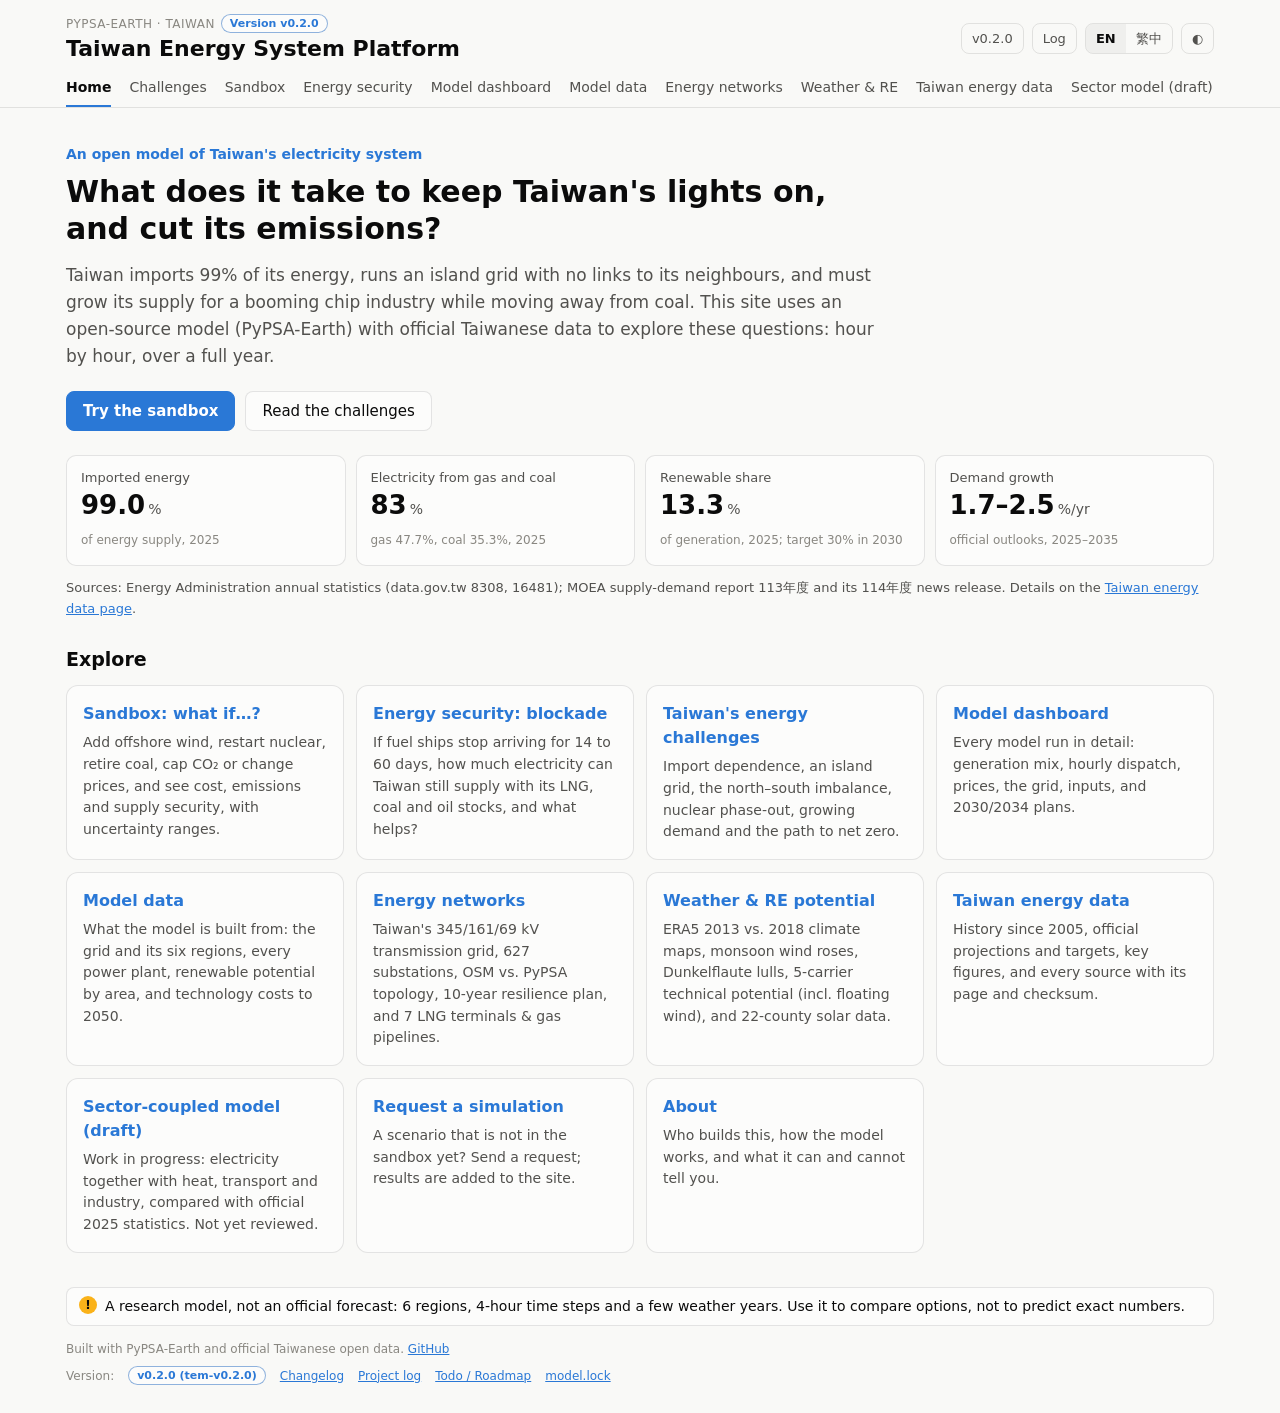
==== commit 3df73c99: "Highlight website version (v0.2.0 / tem-v0.2.0) and Log link in header toolbar, eyebrow, and footer" ====
--- a/docs/index.html
+++ b/docs/index.html
@@ -11,7 +11,7 @@
       // Old dashboard links (index.html?case=...) now live at dashboard.html.
       if (new URLSearchParams(location.search).has("case")) location.replace("dashboard.html" + location.search + location.hash);
     </script>
-    <link rel="stylesheet" href="assets/site.css?v=ed30ade6" />
+    <link rel="stylesheet" href="assets/site.css?v=722914cf" />
     <script src="assets/pages.js?v=3dee9410" defer></script>
     <script data-goatcounter="https://taiwan-energy-system-platform.goatcounter.com/count" async src="https://gc.zgo.at/count.js"></script>
   </head>
@@ -19,10 +19,12 @@
     <header class="topbar">
       <div class="shell topbar-inner">
         <div>
-          <div class="eyebrow">PyPSA-Earth · Taiwan <a class="ver-badge" href="https://github.com/BartonChenTW/taiwan-energy-model/releases/tag/tem-v0.2.0" rel="noopener" title="Repository release tag">tem-v0.2.0</a></div>
+          <div class="eyebrow">PyPSA-Earth · Taiwan <a class="ver-badge" href="https://github.com/BartonChenTW/taiwan-energy-model/releases/tag/tem-v0.2.0" rel="noopener" title="Website release version (tem-v0.2.0)"><span class="t-en">Version</span><span class="t-zh">版本</span> v0.2.0</a></div>
           <h1><span class="t-en">Taiwan Energy System Platform</span><span class="t-zh">台灣能源系統平台</span></h1>
         </div>
         <div class="toolbar">
+          <a class="ghost ver-toolbar" href="https://github.com/BartonChenTW/taiwan-energy-model/blob/main/CHANGELOG.md" rel="noopener" title="Version &amp; Changelog">v0.2.0</a>
+          <a class="ghost ver-toolbar" href="https://github.com/BartonChenTW/taiwan-energy-model/blob/main/notes/log.md" rel="noopener" title="Project log"><span class="t-en">Log</span><span class="t-zh">日誌</span></a>
           <div class="segmented" role="group" aria-label="Language">
             <button type="button" data-lang="en" aria-pressed="true">EN</button>
             <button type="button" data-lang="zh" aria-pressed="false">繁中</button>
@@ -135,7 +137,7 @@
       <span class="t-en">Built with PyPSA-Earth and official Taiwanese open data.</span><span class="t-zh">以 PyPSA-Earth 與台灣官方開放資料建置。</span>
       <a href="https://github.com/BartonChenTW/taiwan-energy-model">GitHub</a>
     
-      <div class="footer-meta"><a class="ver-badge" href="https://github.com/BartonChenTW/taiwan-energy-model/releases/tag/tem-v0.2.0" rel="noopener">tem-v0.2.0</a><a href="https://github.com/BartonChenTW/taiwan-energy-model/blob/main/CHANGELOG.md" rel="noopener"><span class="t-en">Changelog</span><span class="t-zh">更新紀錄</span></a><a href="https://github.com/BartonChenTW/taiwan-energy-model/blob/main/notes/log.md" rel="noopener"><span class="t-en">Project log</span><span class="t-zh">專案日誌</span></a><a href="https://github.com/BartonChenTW/taiwan-energy-model/blob/main/notes/todo.md" rel="noopener"><span class="t-en">Todo / Roadmap</span><span class="t-zh">待辦與規劃</span></a><a href="https://github.com/BartonChenTW/taiwan-energy-model/blob/main/model.lock" rel="noopener">model.lock</a></div>
+      <div class="footer-meta"><span class="t-en">Version:</span><span class="t-zh">網站版本：</span><a class="ver-badge" href="https://github.com/BartonChenTW/taiwan-energy-model/releases/tag/tem-v0.2.0" rel="noopener">v0.2.0 (tem-v0.2.0)</a><a href="https://github.com/BartonChenTW/taiwan-energy-model/blob/main/CHANGELOG.md" rel="noopener"><span class="t-en">Changelog</span><span class="t-zh">更新紀錄</span></a><a href="https://github.com/BartonChenTW/taiwan-energy-model/blob/main/notes/log.md" rel="noopener"><span class="t-en">Project log</span><span class="t-zh">專案日誌</span></a><a href="https://github.com/BartonChenTW/taiwan-energy-model/blob/main/notes/todo.md" rel="noopener"><span class="t-en">Todo / Roadmap</span><span class="t-zh">待辦與規劃</span></a><a href="https://github.com/BartonChenTW/taiwan-energy-model/blob/main/model.lock" rel="noopener">model.lock</a></div>
     </footer>
   </body>
 </html>
--- a/docs/assets/site.css
+++ b/docs/assets/site.css
@@ -125,8 +125,9 @@
 }
 .topbar-inner { display: flex; align-items: center; justify-content: space-between; gap: 12px; padding-top: 14px; }
 .eyebrow { color: var(--muted); font-size: 12px; letter-spacing: 0.04em; text-transform: uppercase; display: flex; flex-wrap: wrap; align-items: center; gap: 6px; }
-.ver-badge { display: inline-block; text-transform: none; letter-spacing: 0; font-size: 11px; line-height: 1.4; padding: 1px 7px; border: 1px solid var(--border); border-radius: 999px; color: var(--ink-2); text-decoration: none; background: var(--surface); }
-.ver-badge:hover { border-color: var(--accent); color: var(--accent); }
+.ver-badge { display: inline-block; text-transform: none; letter-spacing: 0; font-size: 11px; font-weight: 600; line-height: 1.4; padding: 1px 8px; border: 1px solid color-mix(in srgb, var(--accent) 45%, var(--border)); border-radius: 999px; color: var(--accent); text-decoration: none; background: var(--surface); }
+.ver-badge:hover { border-color: var(--accent); background: var(--wash); }
+.ver-toolbar { text-decoration: none; font-weight: 600; white-space: nowrap; }
 .footer-meta { margin-top: 8px; display: flex; flex-wrap: wrap; gap: 6px 14px; align-items: center; }
 h1 { margin: 2px 0 0; font-size: 22px; line-height: 1.25; }
 h2 { margin: 0 0 12px; font-size: 19px; }
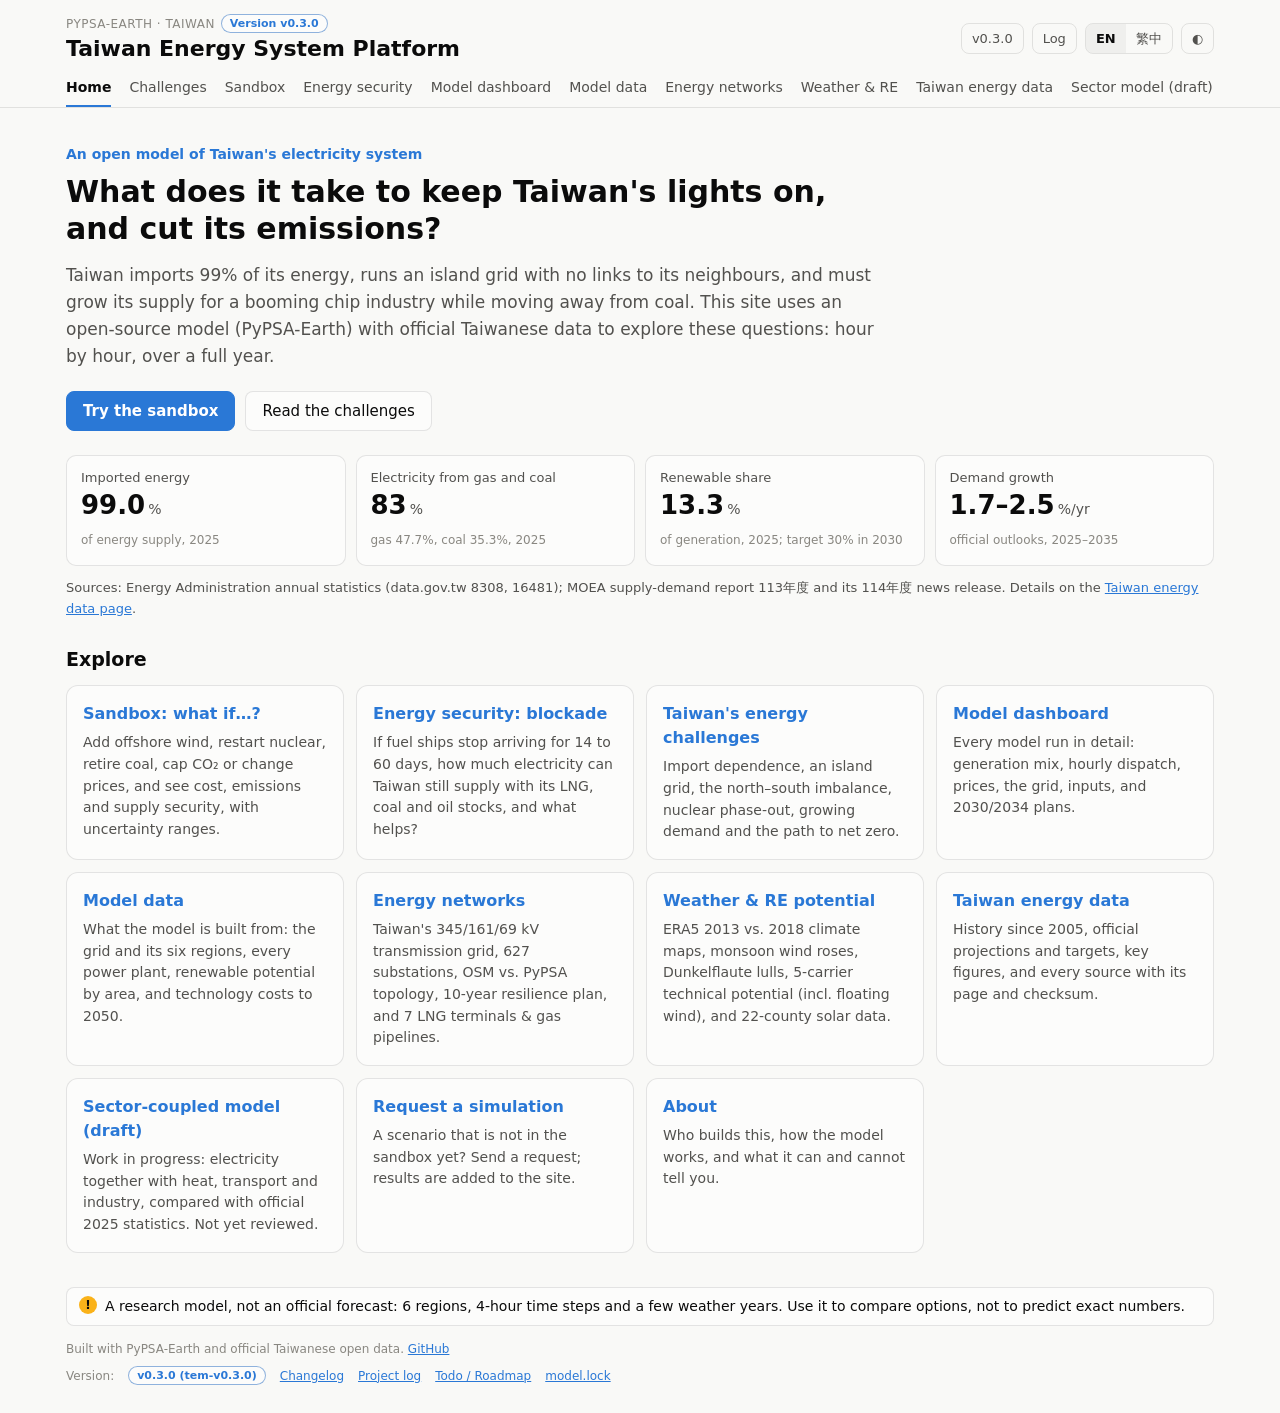
==== commit fde988dd: "Track A & Track B: check_data 0 warnings, CO2/elec duals, 12-bus cutsets, drought/wind & regional LN" ====
--- a/docs/index.html
+++ b/docs/index.html
@@ -19,11 +19,11 @@
     <header class="topbar">
       <div class="shell topbar-inner">
         <div>
-          <div class="eyebrow">PyPSA-Earth · Taiwan <a class="ver-badge" href="https://github.com/BartonChenTW/taiwan-energy-model/releases/tag/tem-v0.2.0" rel="noopener" title="Website release version (tem-v0.2.0)"><span class="t-en">Version</span><span class="t-zh">版本</span> v0.2.0</a></div>
+          <div class="eyebrow">PyPSA-Earth · Taiwan <a class="ver-badge" href="https://github.com/BartonChenTW/taiwan-energy-model/releases/tag/tem-v0.3.0" rel="noopener" title="Website release version (tem-v0.3.0)"><span class="t-en">Version</span><span class="t-zh">版本</span> v0.3.0</a></div>
           <h1><span class="t-en">Taiwan Energy System Platform</span><span class="t-zh">台灣能源系統平台</span></h1>
         </div>
         <div class="toolbar">
-          <a class="ghost ver-toolbar" href="https://github.com/BartonChenTW/taiwan-energy-model/blob/main/CHANGELOG.md" rel="noopener" title="Version &amp; Changelog">v0.2.0</a>
+          <a class="ghost ver-toolbar" href="https://github.com/BartonChenTW/taiwan-energy-model/blob/main/CHANGELOG.md" rel="noopener" title="Version &amp; Changelog">v0.3.0</a>
           <a class="ghost ver-toolbar" href="https://github.com/BartonChenTW/taiwan-energy-model/blob/main/notes/log.md" rel="noopener" title="Project log"><span class="t-en">Log</span><span class="t-zh">日誌</span></a>
           <div class="segmented" role="group" aria-label="Language">
             <button type="button" data-lang="en" aria-pressed="true">EN</button>
@@ -137,7 +137,7 @@
       <span class="t-en">Built with PyPSA-Earth and official Taiwanese open data.</span><span class="t-zh">以 PyPSA-Earth 與台灣官方開放資料建置。</span>
       <a href="https://github.com/BartonChenTW/taiwan-energy-model">GitHub</a>
     
-      <div class="footer-meta"><span class="t-en">Version:</span><span class="t-zh">網站版本：</span><a class="ver-badge" href="https://github.com/BartonChenTW/taiwan-energy-model/releases/tag/tem-v0.2.0" rel="noopener">v0.2.0 (tem-v0.2.0)</a><a href="https://github.com/BartonChenTW/taiwan-energy-model/blob/main/CHANGELOG.md" rel="noopener"><span class="t-en">Changelog</span><span class="t-zh">更新紀錄</span></a><a href="https://github.com/BartonChenTW/taiwan-energy-model/blob/main/notes/log.md" rel="noopener"><span class="t-en">Project log</span><span class="t-zh">專案日誌</span></a><a href="https://github.com/BartonChenTW/taiwan-energy-model/blob/main/notes/todo.md" rel="noopener"><span class="t-en">Todo / Roadmap</span><span class="t-zh">待辦與規劃</span></a><a href="https://github.com/BartonChenTW/taiwan-energy-model/blob/main/model.lock" rel="noopener">model.lock</a></div>
+      <div class="footer-meta"><span class="t-en">Version:</span><span class="t-zh">網站版本：</span><a class="ver-badge" href="https://github.com/BartonChenTW/taiwan-energy-model/releases/tag/tem-v0.3.0" rel="noopener">v0.3.0 (tem-v0.3.0)</a><a href="https://github.com/BartonChenTW/taiwan-energy-model/blob/main/CHANGELOG.md" rel="noopener"><span class="t-en">Changelog</span><span class="t-zh">更新紀錄</span></a><a href="https://github.com/BartonChenTW/taiwan-energy-model/blob/main/notes/log.md" rel="noopener"><span class="t-en">Project log</span><span class="t-zh">專案日誌</span></a><a href="https://github.com/BartonChenTW/taiwan-energy-model/blob/main/notes/todo.md" rel="noopener"><span class="t-en">Todo / Roadmap</span><span class="t-zh">待辦與規劃</span></a><a href="https://github.com/BartonChenTW/taiwan-energy-model/blob/main/model.lock" rel="noopener">model.lock</a></div>
     </footer>
   </body>
 </html>
